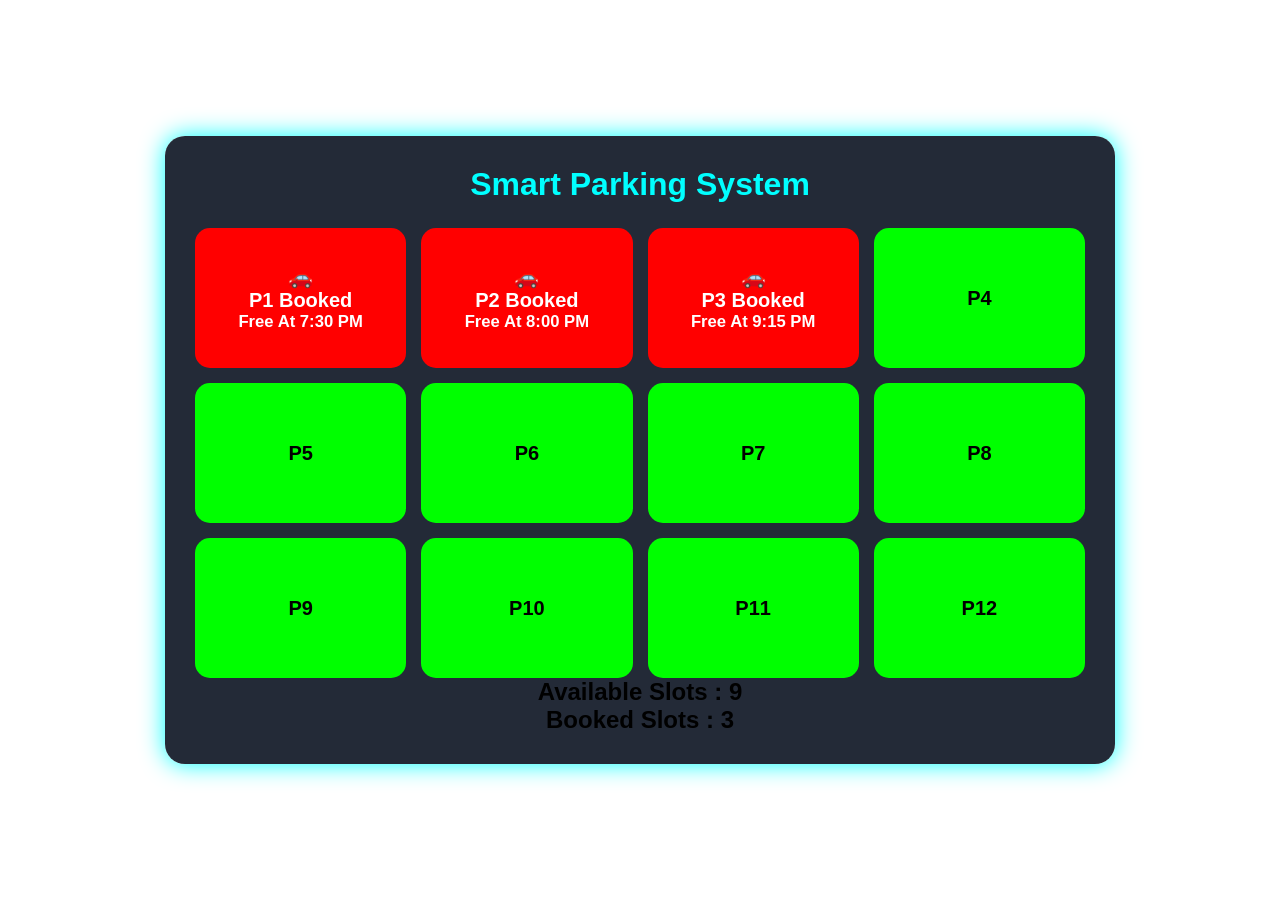
==== dashboard.html @ d313ad42 "Create dashboard.html" ====
<!DOCTYPE html>
<html>
<head>
    <title>Smart Parking System</title>
    <link rel="stylesheet" href="style.css">
    <script src="https://code.jquery.com/jquery-3.7.1.min.js"></script>
</head>
<body>

<div class="main">
    <h1>Smart Parking System</h1>
    <div class="parking-area">
        <div class="slot occupied">
            🚗 <span>P1 Booked</span> <small>Free At 7:30 PM</small>
        </div>
        <div class="slot occupied">
            🚗 <span>P2 Booked</span> <small>Free At 8:00 PM</small>
        </div>
        <div class="slot occupied">
            🚗 <span>P3 Booked</span> <small>Free At 9:15 PM</small>
        </div>

        <div class="slot available" data-slot="4" onclick="bookSlot(this)">P4</div>
        <div class="slot available" data-slot="5" onclick="bookSlot(this)">P5</div>
        <div class="slot available" data-slot="6" onclick="bookSlot(this)">P6</div>
        <div class="slot available" data-slot="7" onclick="bookSlot(this)">P7</div>
        <div class="slot available" data-slot="8" onclick="bookSlot(this)">P8</div>
        <div class="slot available" data-slot="9" onclick="bookSlot(this)">P9</div>
        <div class="slot available" data-slot="10" onclick="bookSlot(this)">P10</div>
        <div class="slot available" data-slot="11" onclick="bookSlot(this)">P11</div>
        <div class="slot available" data-slot="12" onclick="bookSlot(this)">P12</div>
    </div>

    <h2 id="availableText">Available Slots : 9</h2>
    <h2 id="bookedText">Booked Slots : 3</h2>
</div>

<div id="paymentBox" class="payment-box">
    <div class="payment-content">
        <h2>Scan To Pay</h2>
        <div class="scanner-container">
            <img src="https://api.qrserver.com/v1/create-qr-code/?size=250x250&data=ParkingPayment" class="qr-image">
            <div class="scanner-line"></div>
        </div>
        <h3 id="feeText"></h3>
        <button onclick="completePayment()">Payment Done</button>
    </div>
</div>

<div id="notification" class="notification">
    ⚠ 15 Minutes Remaining <br> Please Empty The Parking Slot
</div>

<script src="script.js"></script>
</body>
</html>
---- style.css ----
*{
    margin:0;
    padding:0;
    box-sizing:border-box;
}

body{

    background-image:url(
    'https://images.unsplash.com/photo-1506521781263-d8422e82f27a'
    );

    background-size:cover;

    background-position:center;

    background-repeat:no-repeat;

    min-height:100vh;

    display:flex;

    justify-content:center;

    align-items:center;

    font-family:Arial;

    overflow-x:hidden;

    padding:15px;

}

/* LOGIN PAGE */

.login-box{

    width:100%;

    max-width:380px;

    background:rgba(17,24,39,0.92);

    padding:30px;

    border-radius:20px;

    text-align:center;

    box-shadow:0 0 25px cyan;

    backdrop-filter:blur(8px);

}

.login-box h1{

    color:cyan;

    margin-bottom:25px;

    font-size:30px;

}

.login-box input{

    width:100%;

    padding:14px;

    margin-top:15px;

    border:none;

    border-radius:10px;

    font-size:16px;

    outline:none;

}

.login-box button{

    width:100%;

    padding:14px;

    margin-top:18px;

    background:cyan;

    border:none;

    border-radius:10px;

    font-size:16px;

    font-weight:bold;

    cursor:pointer;

}

/* MAIN PAGE */

.main{

    width:100%;

    max-width:950px;

    background:rgba(17,24,39,0.92);

    padding:30px;

    border-radius:20px;

    text-align:center;

    box-shadow:0 0 25px cyan;

}

.main h1{

    color:cyan;

    margin-bottom:25px;

}

/* SLOTS */

.parking-area{

    display:grid;

    grid-template-columns:repeat(4,1fr);

    gap:15px;

}

.slot{

    min-height:140px;

    border-radius:15px;

    display:flex;

    flex-direction:column;

    justify-content:center;

    align-items:center;

    font-size:20px;

    font-weight:bold;

    padding:10px;

    text-align:center;

    cursor:pointer;

}

.available{

    background:lime;

    color:black;

}

.occupied{

    background:red;

    color:white;

}

/* PAYMENT */

.payment-box{

    position:fixed;

    top:0;
    left:0;

    width:100%;
    height:100%;

    background:rgba(0,0,0,0.8);

    display:none;

    justify-content:center;

    align-items:center;

}

.payment-content{

    width:90%;

    max-width:350px;

    background:#111827;

    padding:25px;

    border-radius:20px;

    text-align:center;

}
#feeText{

    color:yellow;

    background:#222;

    padding:12px;

    border-radius:10px;

    margin-top:15px;

    font-size:24px;

    font-weight:bold;

    box-shadow:0 0 10px yellow;

}

/* QR */

.scanner-container{

    position:relative;

    width:220px;

    height:220px;

    margin:auto;

    overflow:hidden;

}

.qr-image{

    width:220px;

    height:220px;

}

.scanner-line{

    position:absolute;

    width:100%;

    height:4px;

    background:red;

    animation:scan 2s linear infinite;

}

@keyframes scan{

    0%{
        top:0;
    }

    100%{
        top:100%;
    }

}

/* NOTIFICATION */

.notification{

    position:fixed;

    bottom:20px;

    right:20px;

    background:orange;

    color:black;

    padding:15px;

    border-radius:12px;

    display:none;

    font-weight:bold;

}

/* MOBILE */

@media(max-width:768px){

    .parking-area{

        grid-template-columns:repeat(2,1fr);

    }

    .slot{

        min-height:120px;

        font-size:16px;

    }

}

@media(max-width:500px){

    .parking-area{

        grid-template-columns:1fr;

    }

    .main{

        padding:20px;

    }

    .login-box{

        padding:20px;

    }

}
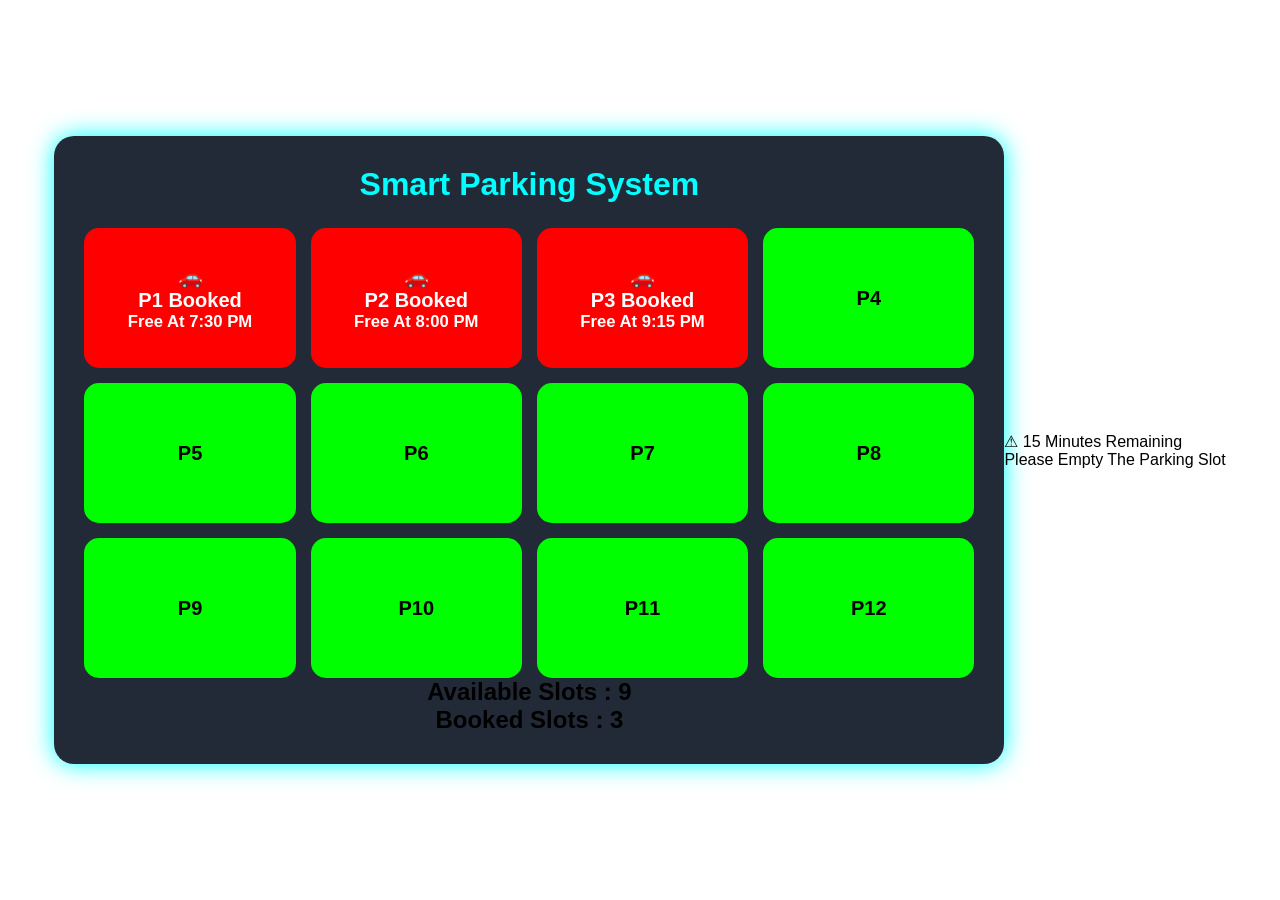
==== commit 0316eba6: "Update dashboard.html" ====
--- a/dashboard.html
+++ b/dashboard.html
@@ -38,11 +38,14 @@
 <div id="paymentBox" class="payment-box">
     <div class="payment-content">
         <h2>Scan To Pay</h2>
+        
         <div class="scanner-container">
             <img src="https://api.qrserver.com/v1/create-qr-code/?size=250x250&data=ParkingPayment" class="qr-image">
             <div class="scanner-line"></div>
         </div>
+        
         <h3 id="feeText"></h3>
+        
         <button onclick="completePayment()">Payment Done</button>
     </div>
 </div>
@@ -51,6 +54,83 @@
     ⚠ 15 Minutes Remaining <br> Please Empty The Parking Slot
 </div>
 
-<script src="script.js"></script>
+<script>
+let available = 9;
+let booked = 3;
+let currentSlot = null;
+
+function bookSlot(slot){
+    if($(slot).hasClass("occupied")){
+        let remove = confirm("Do You Want To Unbook This Slot?");
+        if(remove){
+            unbookSlot(slot);
+        }
+    } else {
+        let hours = prompt("Enter Parking Hours");
+        if(hours == null || hours == ""){
+            return;
+        }
+
+        let fee = hours * 20;
+        let currentTime = new Date();
+        let endTime = new Date(currentTime.getTime() + hours * 60 * 60 * 1000);
+        let finalTime = endTime.toLocaleTimeString();
+
+        currentSlot = slot;
+        $("#feeText").html("Parking Fee : ₹" + fee);
+        $(currentSlot).attr("data-fee", fee);
+        $(currentSlot).attr("data-time", finalTime);
+        
+        // CSS display 'flex' केल्यामुळे पॉपअप उभ्या आणि आडव्या दोन्ही बाजूने सेंटरला येईल
+        $("#paymentBox").css("display", "flex").hide().fadeIn();
+    }
+}
+
+function completePayment(){
+    let fee = $(currentSlot).attr("data-fee");
+    let time = $(currentSlot).attr("data-time");
+    let slotNumber = $(currentSlot).attr("data-slot");
+
+    $(currentSlot).removeClass("available").addClass("occupied");
+    $(currentSlot).html(
+        "🚗" +
+        "<span>P" + slotNumber + " Booked</span>" +
+        "<small>₹" + fee + "</small>" +
+        "<small>Free At " + time + "</small>"
+    );
+
+    available--;
+    booked++;
+
+    $("#availableText").html("Available Slots : " + available);
+    $("#bookedText").html("Booked Slots : " + booked);
+    $("#paymentBox").fadeOut();
+
+    alert("🙏 Thanks For Booking");
+
+    setTimeout(function(){
+        $("#notification").fadeIn();
+        setTimeout(function(){
+            $("#notification").fadeOut();
+        }, 5000);
+    }, 5000);
+}
+
+function unbookSlot(slot){
+    let slotNumber = $(slot).attr("data-slot");
+
+    $(slot).removeClass("occupied").addClass("available");
+    $(slot).html("P" + slotNumber);
+
+    available++;
+    booked--;
+
+    $("#availableText").html("Available Slots : " + available);
+    $("#bookedText").html("Booked Slots : " + booked);
+
+    alert("✅ Slot Unbooked Successfully!\n💰 Your payment will be refunded to you in a few hours.");
+}
+</script>
+
 </body>
 </html>
--- a/style.css
+++ b/style.css
@@ -5,356 +5,226 @@
 }
 
 body{
-
-    background-image:url(
-    'https://images.unsplash.com/photo-1506521781263-d8422e82f27a'
-    );
-
+    background-image:url('https://images.unsplash.com/photo-1506521781263-d8422e82f27a');
     background-size:cover;
-
     background-position:center;
-
     background-repeat:no-repeat;
-
     min-height:100vh;
-
     display:flex;
-
     justify-content:center;
-
     align-items:center;
-
     font-family:Arial;
-
     overflow-x:hidden;
-
     padding:15px;
-
 }
 
 /* LOGIN PAGE */
-
 .login-box{
-
-    width:100%;
-
+    width:100%;
     max-width:380px;
-
     background:rgba(17,24,39,0.92);
-
     padding:30px;
-
     border-radius:20px;
-
-    text-align:center;
-
+    text-align:center;
     box-shadow:0 0 25px cyan;
-
     backdrop-filter:blur(8px);
-
 }
 
 .login-box h1{
-
     color:cyan;
-
     margin-bottom:25px;
-
     font-size:30px;
-
 }
 
 .login-box input{
-
-    width:100%;
-
+    width:100%;
     padding:14px;
-
     margin-top:15px;
-
     border:none;
-
-    border-radius:10px;
-
+    border-radius:10px;
     font-size:16px;
-
     outline:none;
-
 }
 
 .login-box button{
-
-    width:100%;
-
+    width:100%;
     padding:14px;
-
     margin-top:18px;
-
     background:cyan;
-
     border:none;
-
-    border-radius:10px;
-
+    border-radius:10px;
     font-size:16px;
-
-    font-weight:bold;
-
+    font-weight:bold;
     cursor:pointer;
-
 }
 
 /* MAIN PAGE */
-
 .main{
-
-    width:100%;
-
+    width:100%;
     max-width:950px;
-
     background:rgba(17,24,39,0.92);
-
     padding:30px;
-
     border-radius:20px;
-
-    text-align:center;
-
+    text-align:center;
     box-shadow:0 0 25px cyan;
-
 }
 
 .main h1{
-
     color:cyan;
-
     margin-bottom:25px;
-
 }
 
 /* SLOTS */
-
 .parking-area{
-
     display:grid;
-
     grid-template-columns:repeat(4,1fr);
-
     gap:15px;
-
 }
 
 .slot{
-
     min-height:140px;
-
     border-radius:15px;
-
     display:flex;
-
     flex-direction:column;
-
     justify-content:center;
-
     align-items:center;
-
     font-size:20px;
-
-    font-weight:bold;
-
+    font-weight:bold;
     padding:10px;
-
-    text-align:center;
-
+    text-align:center;
     cursor:pointer;
-
 }
 
 .available{
-
     background:lime;
-
     color:black;
-
 }
 
 .occupied{
-
     background:red;
-
     color:white;
-
-}
-
-/* PAYMENT */
-
+}
+
+/* PAYMENT POPUP - CENTER ALIGNED */
 .payment-box{
-
     position:fixed;
-
     top:0;
     left:0;
-
     width:100%;
     height:100%;
-
     background:rgba(0,0,0,0.8);
-
+    display:none; /* 
+    justify-content:center;
+    align-items:center;
+    z-index: 9999;
+}
+
+.payment-content{
+    width:90%;
+    max-width:350px;
+    background:#111827;
+    padding:25px;
+    border-radius:20px;
+    text-align:center;
+    display:flex;
+    flex-direction: column;
+    align-items: center;
+    justify-content: center;
+    border: 2px solid yellow;
+}
+
+.payment-content h2 {
+    color: white;
+    margin-bottom: 15px;
+}
+
+#feeText{
+    color:yellow;
+    background:#222;
+    padding:12px;
+    border-radius:10px;
+    margin-top:15px;
+    font-size:24px;
+    font-weight:bold;
+    box-shadow:0 0 10px yellow;
+    width: 100%;
+}
+
+.payment-content button {
+    width:100%;
+    padding:12px;
+    margin-top:15px;
+    background:lime;
+    border:none;
+    border-radius:10px;
+    font-size:16px;
+    font-weight:bold;
+    cursor:pointer;
+}
+
+/* QR */
+.scanner-container{
+    position:relative;
+    width:220px;
+    height:220px;
+    margin:10px auto;
+    overflow:hidden;
+    background: white;
+    border-radius: 10px;
+    padding: 5px;
+}
+
+.qr-image{
+    width:210px;
+    height:210px;
+}
+
+.scanner-line{
+    position:absolute;
+    width:100%;
+    height:4px;
+    background:red;
+    animation:scan 2s linear infinite;
+}
+
+@keyframes scan{
+    0%{ top:0; }
+    100%{ top:100%; }
+}
+
+/* NOTIFICATION */
+.notification{
+    position:fixed;
+    bottom:20px;
+    right:20px;
+    background:orange;
+    color:black;
+    padding:15px;
+    border-radius:12px;
     display:none;
-
-    justify-content:center;
-
-    align-items:center;
-
-}
-
-.payment-content{
-
-    width:90%;
-
-    max-width:350px;
-
-    background:#111827;
-
-    padding:25px;
-
-    border-radius:20px;
-
-    text-align:center;
-
-}
-#feeText{
-
-    color:yellow;
-
-    background:#222;
-
-    padding:12px;
-
-    border-radius:10px;
-
-    margin-top:15px;
-
-    font-size:24px;
-
-    font-weight:bold;
-
-    box-shadow:0 0 10px yellow;
-
-}
-
-/* QR */
-
-.scanner-container{
-
-    position:relative;
-
-    width:220px;
-
-    height:220px;
-
-    margin:auto;
-
-    overflow:hidden;
-
-}
-
-.qr-image{
-
-    width:220px;
-
-    height:220px;
-
-}
-
-.scanner-line{
-
-    position:absolute;
-
-    width:100%;
-
-    height:4px;
-
-    background:red;
-
-    animation:scan 2s linear infinite;
-
-}
-
-@keyframes scan{
-
-    0%{
-        top:0;
-    }
-
-    100%{
-        top:100%;
-    }
-
-}
-
-/* NOTIFICATION */
-
-.notification{
-
-    position:fixed;
-
-    bottom:20px;
-
-    right:20px;
-
-    background:orange;
-
-    color:black;
-
-    padding:15px;
-
-    border-radius:12px;
-
-    display:none;
-
-    font-weight:bold;
-
-}
-
-/* MOBILE */
-
+    font-weight:bold;
+    z-index: 9999;
+}
+
+/* MOBILE RESPONSIVE */
 @media(max-width:768px){
-
     .parking-area{
-
         grid-template-columns:repeat(2,1fr);
-
-    }
-
+    }
     .slot{
-
         min-height:120px;
-
         font-size:16px;
-
-    }
-
+    }
 }
 
 @media(max-width:500px){
-
     .parking-area{
-
         grid-template-columns:1fr;
-
-    }
-
+    }
     .main{
-
         padding:20px;
-
-    }
-
+    }
     .login-box{
-
         padding:20px;
-
-    }
-
-}+    }
+}
